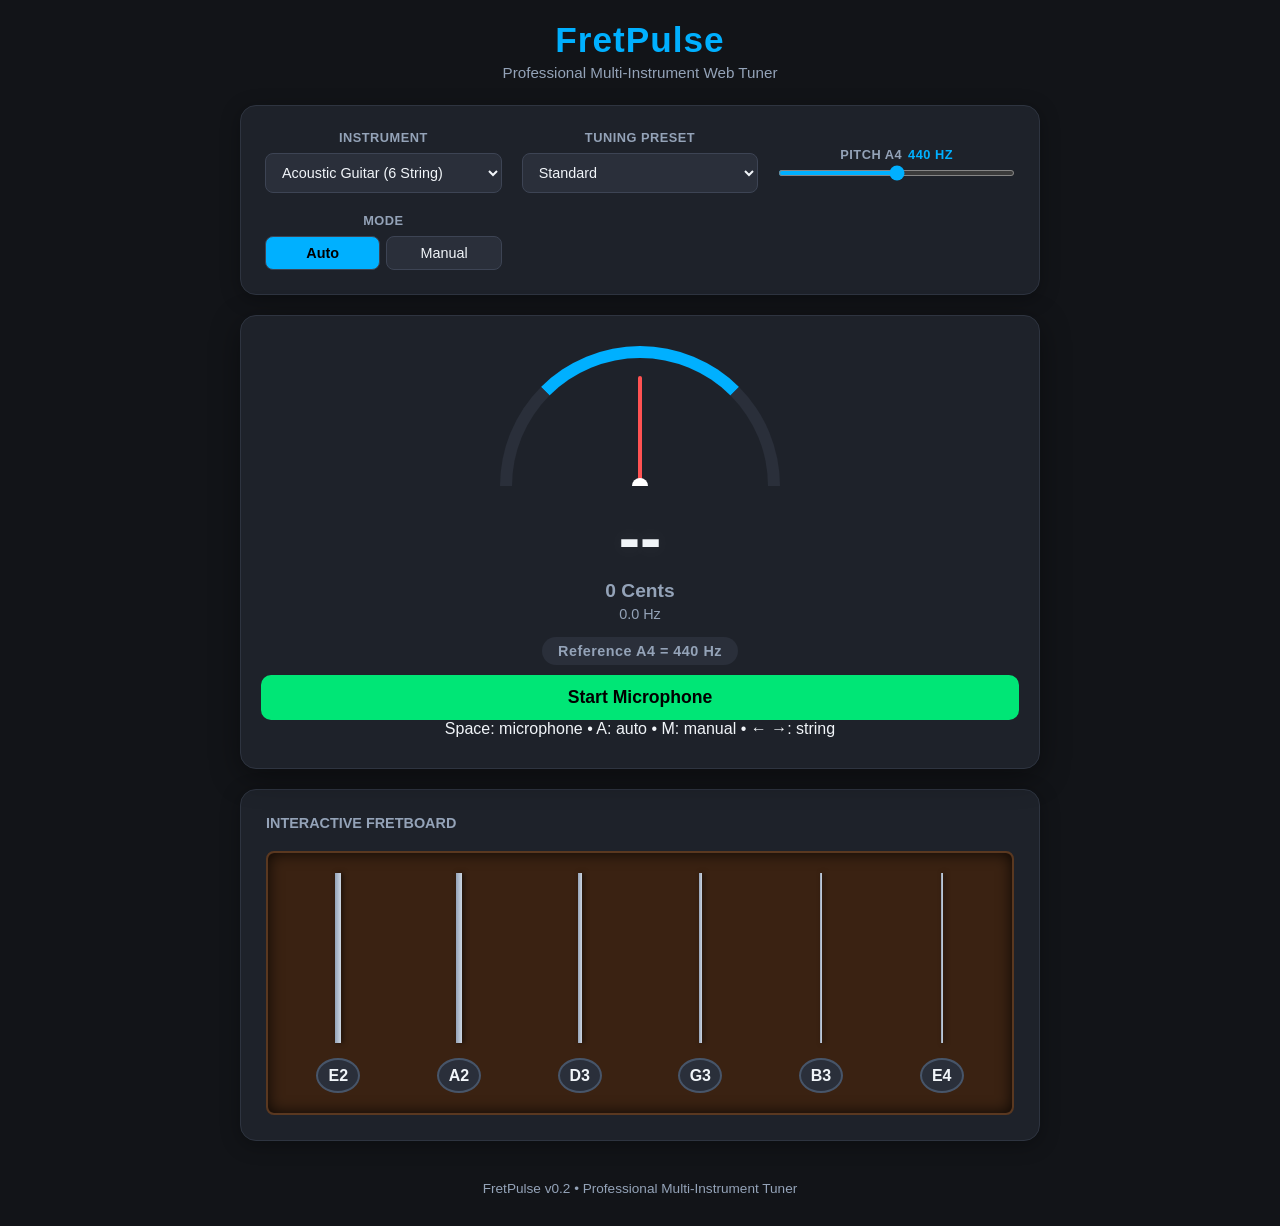
==== index.html @ ec7aeabe "fix : update index.html" ====
<!DOCTYPE html>
<html lang="en">
<head>
    <link rel="icon" type="image/png" href="assets/favicon/favicon-96x96.png" sizes="96x96">
    <link rel="icon" type="image/svg+xml" href="assets/favicon/favicon.svg">
    <link rel="shortcut icon" href="assets/favicon/favicon.ico">
    <link rel="apple-touch-icon" sizes="180x180" href="assets/apple-touch-icon.png">
    <link rel="canonical" href="https://fretpulse.ir">
    <link rel="manifest" href="site.webmanifest">
    <link href="style.css" rel="stylesheet" type="text/css">
    <title>FretPulse: Professional Multi-Instrument Tuner</title>
    <meta charset="UTF-8">
    <meta name="viewport" content="width=device-width, initial-scale=1.0">
    <meta name="apple-mobile-web-app-title" content="FretPulse">
    <meta name="description" content="FretPulse is a professional tuner with real-time pitch detection, custom tunings, and adjustable A4 calibration.">
    <meta name="author" content="Sepand Haghighi">
    <meta name="robots" content="index, follow">
    <meta property="og:title" content="FretPulse: Professional Multi-Instrument Tuner">
    <meta property="og:description" content="FretPulse is a professional tuner with real-time pitch detection, custom tunings, and adjustable A4 calibration.">
    <meta property="og:type" content="website">
    <meta property="og:url" content="https://fretpulse.ir">
    <meta property="og:image" content="https://fretpulse.ir/assets/og-preview.png">
    <meta name="twitter:card" content="summary_large_image">
    <meta name="twitter:title" content="FretPulse: Professional Multi-Instrument Tuner">
    <meta name="twitter:description" content="FretPulse is a professional tuner with real-time pitch detection, custom tunings, and adjustable A4 calibration.">
    <meta name="twitter:image" content="https://fretpulse.ir/assets/og-preview.png">
    <meta name="theme-color" content="#ffffff">
</head>
<body>

    <header>
        <h1>FretPulse</h1>
        <p>Professional Multi-Instrument Web Tuner</p>
    </header>

    <div class="container">
        <div class="controls">
            <div class="control-group">
                <label for="instrument-select">Instrument</label>
                <select id="instrument-select">
                    <option value="acoustic">Acoustic Guitar (6 String)</option>
                    <option value="electric">Electric Guitar (6 String)</option>
                    <option value="ukulele">Ukulele (4 String)</option>
                    <option value="bass">Bass Guitar (4 String)</option>
                </select>
            </div>

            <div class="control-group">
                <label for="tuning-select">Tuning Preset</label>
                <select id="tuning-select">
                </select>
            </div>

            <div class="control-group">
                <label>Pitch A4 <span id="a4-val-display" class="freq-badge">440 Hz</span></label>
                <div class="calibration-controls">
                    <input type="range" id="a4-slider" min="430" max="450" value="440" step="1">
                </div>
            </div>

            <div class="control-group">
                <label>Mode</label>
                <div class="btn-toggle-group">
                    <button id="btn-auto" class="active">Auto</button>
                    <button id="btn-manual">Manual</button>
                </div>
            </div>
        </div>

        <div id="custom-editor" class="custom-editor">
        </div>
        <div class="display-card">
            <div class="gauge-container">
                <div class="gauge-arc"></div>
                <div id="needle" class="gauge-needle"></div>
                <div class="gauge-center-dot"></div>
            </div>

            <div id="note-display" class="note-display">--</div>
            <div id="cents-display" class="cents-display">0 Cents</div>
            <div id="freq-display" class="freq-display">0.0 Hz</div>
            <div id="status-badge" class="status-badge">Reference A4 = 440 Hz</div>

            <button id="mic-btn" class="mic-btn">Start Microphone</button>
            <p class="keyboard-hint">
                Space: microphone • A: auto • M: manual • ← →: string
            </p>
        </div>
        <div class="neck-card">
            <div class="neck-header">
                <span class="neck-title">INTERACTIVE FRETBOARD</span>
                <span id="manual-hint" class="manual-hint">Click string peg to pluck reference tone</span>
            </div>
            <div class="fretboard-wrapper">
                <div id="strings-container" class="strings-container">
                </div>
            </div>
        </div>
    </div>

    <footer>
        <p>FretPulse <span id="app-version"></span> • Professional Multi-Instrument Tuner</p>
    </footer>
    <script src="script.js"></script>
</body>
</html>
---- style.css ----
:root {
    --bg-dark: #121418;
    --card-bg: #1e222a;
    --accent-green: #00e676;
    --accent-red: #ff5252;
    --accent-yellow: #ffb300;
    --accent-blue: #00b0ff;
    --text-light: #f1f5f9;
    --text-muted: #94a3b8;
    --fretboard-wood: #3a2212;
    --string-silver: #cbd5e1;
}

* {
    box-sizing: border-box;
    margin: 0;
    padding: 0;
    font-family: -apple-system, BlinkMacSystemFont, 'Segoe UI', Roboto, Oxygen, Ubuntu, Cantarell, sans-serif;
}

body {
    background-color: var(--bg-dark);
    color: var(--text-light);
    display: flex;
    flex-direction: column;
    align-items: center;
    min-height: 100vh;
    padding: 20px;
}

header {
    text-align: center;
    margin-bottom: 24px;
}

header h1 {
    font-size: 2.2rem;
    color: var(--accent-blue);
    letter-spacing: 1px;
}

header p {
    color: var(--text-muted);
    font-size: 0.95rem;
    margin-top: 4px;
}

.container {
    width: 100%;
    max-width: 800px;
    display: flex;
    flex-direction: column;
    gap: 20px;
}

/* Centered & Polished Controls Panel */
.controls {
    background: var(--card-bg);
    padding: 24px;
    border-radius: 16px;
    display: grid;
    grid-template-columns: repeat(auto-fit, minmax(185px, 1fr));
    gap: 20px;
    justify-content: center;
    align-items: center;
    box-shadow: 0 4px 20px rgba(0,0,0,0.3);
    border: 1px solid #2e3440;
}

.control-group {
    display: flex;
    flex-direction: column;
    gap: 8px;
    width: 100%;
    align-items: center;
    text-align: center;
}

.control-group label {
    font-size: 0.8rem;
    color: var(--text-muted);
    text-transform: uppercase;
    letter-spacing: 0.5px;
    font-weight: 600;
    display: flex;
    justify-content: center;
    gap: 6px;
    width: 100%;
}

/* Fix for long text display inside selects on desktop */
select {
    background: #2a2f3a;
    color: var(--text-light);
    border: 1px solid #3d4454;
    padding: 10px 12px;
    border-radius: 8px;
    font-size: 0.9rem;
    cursor: pointer;
    outline: none;
    width: 100%;
    text-align: left;
    text-align-last: left;
    text-overflow: ellipsis;
    white-space: nowrap;
    overflow: hidden;
    transition: all 0.2s ease;
}

button, input[type="range"] {
    background: #2a2f3a;
    color: var(--text-light);
    border: 1px solid #3d4454;
    padding: 10px 14px;
    border-radius: 8px;
    font-size: 0.95rem;
    cursor: pointer;
    outline: none;
    width: 100%;
    transition: all 0.2s ease;
}

select:hover, button:hover {
    border-color: var(--accent-blue);
}

button.active {
    background: var(--accent-blue);
    color: #000;
    font-weight: bold;
}

.btn-toggle-group {
    display: flex;
    gap: 6px;
    width: 100%;
}

.btn-toggle-group button {
    flex: 1;
    padding: 8px;
    font-size: 0.9rem;
}

/* Calibration Controls */
.calibration-controls {
    display: flex;
    align-items: center;
    justify-content: center;
    width: 100%;
}

.calibration-controls input[type="range"] {
    padding: 0;
    height: 6px;
    accent-color: var(--accent-blue);
}

.freq-badge {
    font-weight: bold;
    color: var(--accent-blue);
}

/* Main Gauge */
.display-card {
    background: var(--card-bg);
    padding: 30px 20px;
    border-radius: 16px;
    text-align: center;
    display: flex;
    flex-direction: column;
    align-items: center;
    position: relative;
    box-shadow: 0 8px 30px rgba(0,0,0,0.4);
    border: 1px solid #2e3440;
}

.gauge-container {
    width: 280px;
    height: 140px;
    position: relative;
    overflow: hidden;
    margin-bottom: 10px;
}

.gauge-arc {
    width: 280px;
    height: 280px;
    border-radius: 50%;
    border: 12px solid #2a2f3a;
    border-top-color: var(--accent-blue);
    position: absolute;
    top: 0;
    left: 0;
    box-sizing: border-box;
}

.gauge-needle {
    width: 4px;
    height: 110px;
    background: var(--accent-red);
    position: absolute;
    bottom: 0;
    left: calc(50% - 2px);
    transform-origin: bottom center;
    transform: rotate(0deg);
    transition: transform 0.1s ease-out, background-color 0.2s;
    border-radius: 2px;
}

.gauge-center-dot {
    width: 16px;
    height: 16px;
    background: #fff;
    border-radius: 50%;
    position: absolute;
    bottom: -8px;
    left: calc(50% - 8px);
}

.note-display {
    font-size: 4rem;
    font-weight: 800;
    margin: 5px 0;
    color: var(--text-light);
    text-shadow: 0 0 20px rgba(255,255,255,0.1);
}

.cents-display {
    font-size: 1.2rem;
    font-weight: 600;
    color: var(--text-muted);
}

.freq-display {
    font-size: 0.9rem;
    color: var(--text-muted);
    margin-top: 4px;
}

.status-badge {
    margin-top: 15px;
    padding: 6px 16px;
    border-radius: 20px;
    font-size: 0.9rem;
    font-weight: bold;
    background: #2a2f3a;
    color: var(--text-muted);
    letter-spacing: 0.5px;
    transition: all 0.2s ease;
}

.status-badge.in-tune {
    background: rgba(0, 230, 118, 0.2);
    color: var(--accent-green);
    border: 1px solid var(--accent-green);
}

/* Neck Visualizer */
.neck-card {
    background: var(--card-bg);
    padding: 25px;
    border-radius: 16px;
    box-shadow: 0 4px 20px rgba(0,0,0,0.3);
    border: 1px solid #2e3440;
}

.neck-header {
    display: flex;
    justify-content: space-between;
    align-items: center;
    margin-bottom: 20px;
}

.neck-title {
    font-weight: bold;
    color: var(--text-muted);
    font-size: 0.9rem;
}

.manual-hint {
    font-size: 0.8rem;
    color: var(--accent-blue);
    display: none;
}

.fretboard-wrapper {
    background: var(--fretboard-wood);
    border-radius: 8px;
    padding: 20px 10px;
    border: 2px solid #5a3820;
    box-shadow: inset 0 0 15px rgba(0,0,0,0.8);
    position: relative;
}

.strings-container {
    display: flex;
    justify-content: space-around;
    align-items: center;
    height: 220px;
    position: relative;
}

.string-wrapper {
    display: flex;
    flex-direction: column;
    align-items: center;
    height: 100%;
    position: relative;
    cursor: pointer;
    z-index: 2;
    flex: 1;
}

.string-line {
    width: 3px;
    height: 100%;
    background: linear-gradient(90deg, #94a3b8, #cbd5e1);
    box-shadow: 2px 0 5px rgba(0,0,0,0.5);
    transition: all 0.2s ease;
}

.string-wrapper.active .string-line {
    background: var(--accent-blue);
    box-shadow: 0 0 12px var(--accent-blue);
    width: 5px;
}

.string-peg {
    width: 44px;
    height: 44px;
    border-radius: 50%;
    background: #2a2f3a;
    border: 2px solid #475569;
    display: flex;
    align-items: center;
    justify-content: center;
    font-weight: bold;
    font-size: 1rem;
    margin-top: 15px;
    color: var(--text-light);
    transition: all 0.2s ease;
}

.string-wrapper.active .string-peg {
    background: var(--accent-blue);
    color: #000;
    border-color: #fff;
    transform: scale(1.15);
}

/* Custom Tuner Section */
.custom-editor {
    display: none;
    grid-template-columns: repeat(auto-fit, minmax(80px, 1fr));
    gap: 10px;
    margin-top: 15px;
    background: #181b20;
    padding: 15px;
    border-radius: 12px;
    border: 1px solid #2e3440;
}

.custom-editor.visible {
    display: grid;
}

.custom-string-select {
    display: flex;
    flex-direction: column;
    align-items: center;
    gap: 4px;
}

.custom-string-select label {
    font-size: 0.75rem;
    color: var(--text-muted);
}

.custom-string-select select {
    width: 100%;
    padding: 6px;
    font-size: 0.85rem;
}

.mic-btn {
    background: var(--accent-green);
    color: #000;
    font-weight: bold;
    padding: 12px 24px;
    font-size: 1.1rem;
    margin-top: 10px;
    border: none;
    border-radius: 10px;
}

.mic-btn:hover {
    opacity: 0.9;
}

.mic-btn.listening {
    background: var(--accent-red);
    color: #fff;
}

footer {
    margin-top: 30px;
    padding: 10px;
    color: var(--text-muted);
    font-size: 0.85rem;
    text-align: center;
}
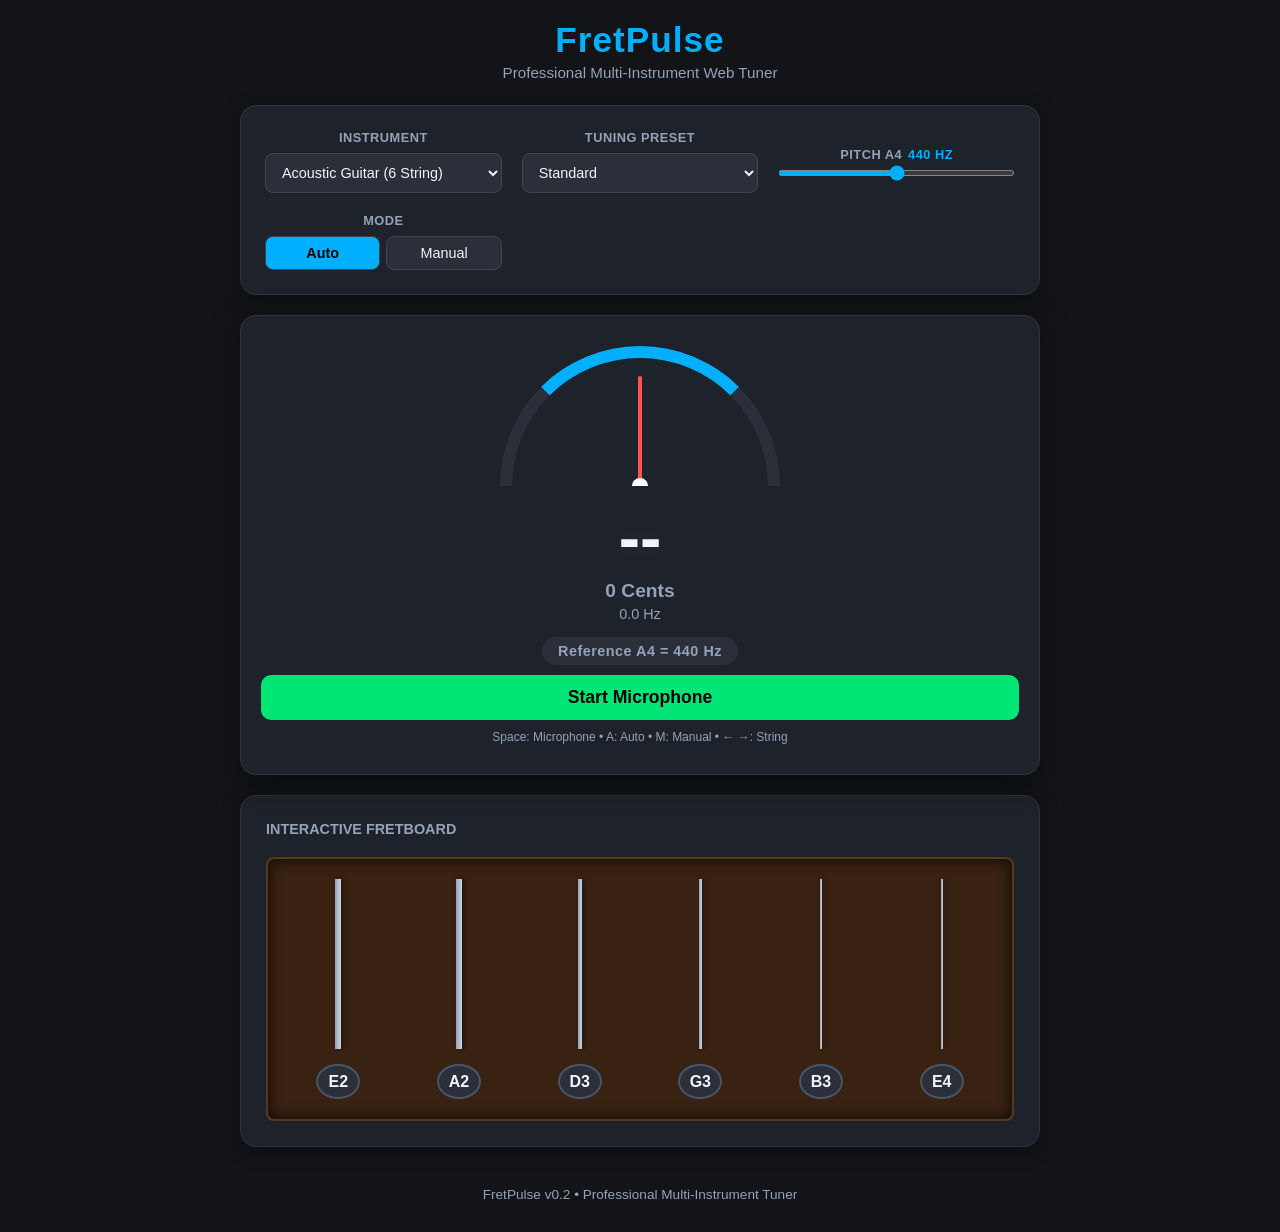
==== commit a21bdda3: "fix : update hint section in index.html" ====
--- a/index.html
+++ b/index.html
@@ -83,7 +83,7 @@
 
             <button id="mic-btn" class="mic-btn">Start Microphone</button>
             <p class="keyboard-hint">
-                Space: microphone • A: auto • M: manual • ← →: string
+                Space: Microphone • A: Auto • M: Manual • ← →: String
             </p>
         </div>
         <div class="neck-card">
--- a/style.css
+++ b/style.css
@@ -403,6 +403,12 @@
     color: #fff;
 }
 
+.keyboard-hint {
+    margin-top: 10px;
+    color: var(--text-muted);
+    font-size: 0.75rem;
+}
+
 footer {
     margin-top: 30px;
     padding: 10px;
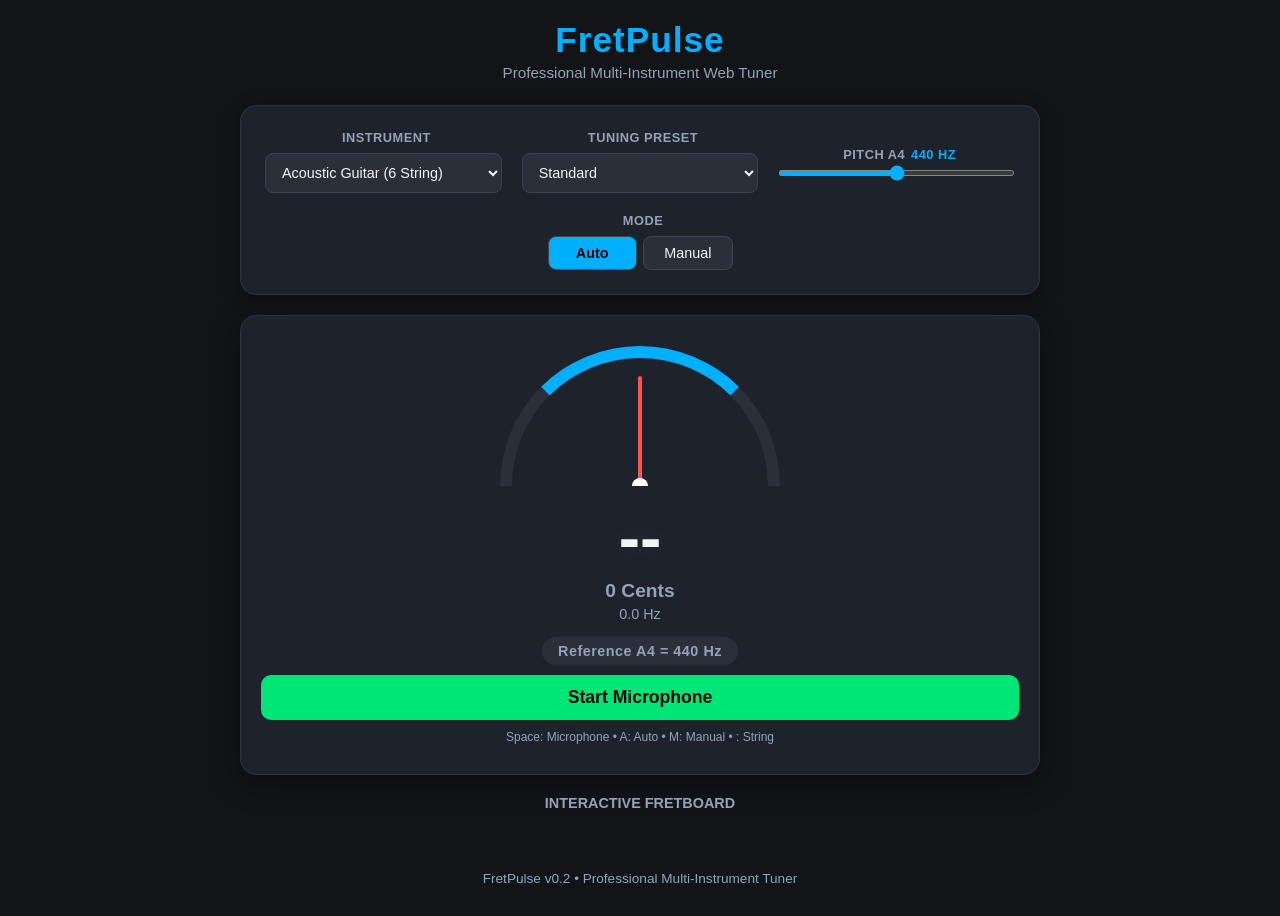
==== commit 309f7ccd: "fix : update index.html" ====
--- a/index.html
+++ b/index.html
@@ -7,6 +7,7 @@
     <link rel="apple-touch-icon" sizes="180x180" href="assets/apple-touch-icon.png">
     <link rel="canonical" href="https://fretpulse.ir">
     <link rel="manifest" href="site.webmanifest">
+    <link href="libs/fontawesome/css/all.min.css" rel="stylesheet" type="text/css">
     <link href="style.css" rel="stylesheet" type="text/css">
     <title>FretPulse: Professional Multi-Instrument Tuner</title>
     <meta charset="UTF-8">
@@ -29,14 +30,17 @@
 <body>
 
     <header>
-        <h1>FretPulse</h1>
+        <h1><i class="fa-solid fa-wave-square" aria-hidden="true"></i> FretPulse</h1>
         <p>Professional Multi-Instrument Web Tuner</p>
     </header>
 
     <div class="container">
         <div class="controls">
             <div class="control-group">
-                <label for="instrument-select">Instrument</label>
+                <label for="instrument-select">
+                    <i class="fa-solid fa-guitar" aria-hidden="true"></i>
+                    Instrument
+                </label>
                 <select id="instrument-select">
                     <option value="acoustic">Acoustic Guitar (6 String)</option>
                     <option value="electric">Electric Guitar (6 String)</option>
@@ -46,23 +50,40 @@
             </div>
 
             <div class="control-group">
-                <label for="tuning-select">Tuning Preset</label>
+                <label for="tuning-select">
+                    <i class="fa-solid fa-sliders" aria-hidden="true"></i>
+                    Tuning Preset
+                </label>
                 <select id="tuning-select">
                 </select>
             </div>
 
             <div class="control-group">
-                <label>Pitch A4 <span id="a4-val-display" class="freq-badge">440 Hz</span></label>
+                <label for="a4-slider">
+                    <i class="fa-solid fa-wave-square" aria-hidden="true"></i>
+                    Pitch A4
+                    <span id="a4-val-display" class="freq-badge">440 Hz</span>
+                </label>
                 <div class="calibration-controls">
-                    <input type="range" id="a4-slider" min="430" max="450" value="440" step="1">
+                    <input type="range" id="a4-slider"
+                        min="430" max="450" value="440" step="1">
                 </div>
             </div>
 
             <div class="control-group">
-                <label>Mode</label>
+                <label>
+                    <i class="fa-solid fa-crosshairs" aria-hidden="true"></i>
+                    Mode
+                </label>
                 <div class="btn-toggle-group">
-                    <button id="btn-auto" class="active">Auto</button>
-                    <button id="btn-manual">Manual</button>
+                    <button id="btn-auto" class="active" type="button">
+                        <i class="fa-solid fa-bullseye" aria-hidden="true"></i>
+                        Auto
+                    </button>
+                    <button id="btn-manual" type="button">
+                        <i class="fa-solid fa-hand-pointer" aria-hidden="true"></i>
+                        Manual
+                    </button>
                 </div>
             </div>
         </div>
@@ -81,25 +102,40 @@
             <div id="freq-display" class="freq-display">0.0 Hz</div>
             <div id="status-badge" class="status-badge">Reference A4 = 440 Hz</div>
 
-            <button id="mic-btn" class="mic-btn">Start Microphone</button>
+            <button id="mic-btn" class="mic-btn" type="button">
+                <i class="fa-solid fa-microphone" aria-hidden="true"></i>
+                Start Microphone
+            </button>
+
             <p class="keyboard-hint">
-                Space: Microphone • A: Auto • M: Manual • ← →: String
+                <i class="fa-regular fa-keyboard" aria-hidden="true"></i>
+                Space: Microphone &bull; A: Auto &bull; M: Manual
+                &bull; <i class="fa-solid fa-arrow-left" aria-hidden="true"></i>
+                <i class="fa-solid fa-arrow-right" aria-hidden="true"></i>
+                : String
             </p>
+
         </div>
-        <div class="neck-card">
-            <div class="neck-header">
-                <span class="neck-title">INTERACTIVE FRETBOARD</span>
-                <span id="manual-hint" class="manual-hint">Click string peg to pluck reference tone</span>
-            </div>
-            <div class="fretboard-wrapper">
-                <div id="strings-container" class="strings-container">
-                </div>
-            </div>
+
+        <div class="neck-header">
+            <span class="neck-title">
+                <i class="fa-solid fa-guitar" aria-hidden="true"></i>
+                INTERACTIVE FRETBOARD
+            </span>
+            <span id="manual-hint" class="manual-hint">
+                <i class="fa-solid fa-hand-pointer" aria-hidden="true"></i>
+                Click string peg to pluck reference tone
+            </span>
         </div>
+
     </div>
 
     <footer>
-        <p>FretPulse <span id="app-version"></span> • Professional Multi-Instrument Tuner</p>
+        <p>
+            <i class="fa-solid fa-wave-square" aria-hidden="true"></i>
+            FretPulse <span id="app-version"></span>
+            &bull; Professional Multi-Instrument Tuner
+        </p>
     </footer>
     <script src="script.js"></script>
 </body>
--- a/style.css
+++ b/style.css
@@ -142,6 +142,21 @@
     font-size: 0.9rem;
 }
 
+.control-group:has(#btn-auto) {
+    grid-column: 1 / -1;
+    align-items: center;
+    text-align: center;
+}
+
+.control-group:has(#btn-auto) .btn-toggle-group {
+    width: min(185px, 100%);
+    justify-content: center;
+}
+
+.control-group:has(#btn-auto) .btn-toggle-group button {
+    text-align: center;
+}
+
 /* Calibration Controls */
 .calibration-controls {
     display: flex;
@@ -267,9 +282,11 @@
 
 .neck-header {
     display: flex;
-    justify-content: space-between;
+    justify-content: center;
     align-items: center;
     margin-bottom: 20px;
+    position: relative;
+    flex-direction: column;
 }
 
 .neck-title {
@@ -282,6 +299,9 @@
     font-size: 0.8rem;
     color: var(--accent-blue);
     display: none;
+    position: relative;
+    right: 0;
+    margin-top: 0.7rem;
 }
 
 .fretboard-wrapper {
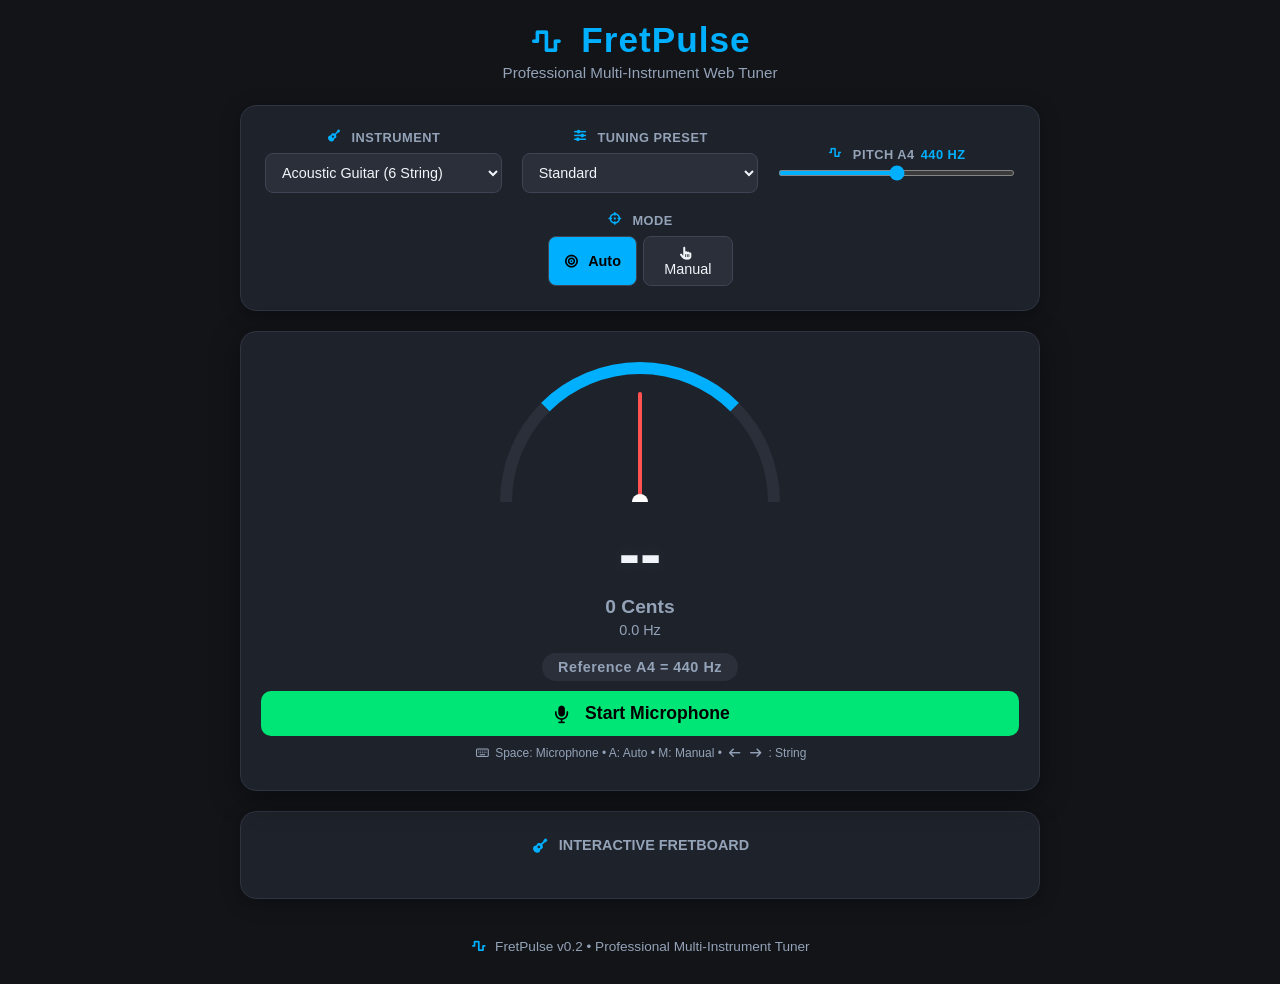
==== commit 546e63eb: "fix : fix neck bug" ====
--- a/index.html
+++ b/index.html
@@ -65,8 +65,7 @@
                     <span id="a4-val-display" class="freq-badge">440 Hz</span>
                 </label>
                 <div class="calibration-controls">
-                    <input type="range" id="a4-slider"
-                        min="430" max="450" value="440" step="1">
+                    <input type="range" id="a4-slider" min="430" max="450" value="440" step="1">
                 </div>
             </div>
 
@@ -117,15 +116,17 @@
 
         </div>
 
-        <div class="neck-header">
-            <span class="neck-title">
-                <i class="fa-solid fa-guitar" aria-hidden="true"></i>
-                INTERACTIVE FRETBOARD
-            </span>
-            <span id="manual-hint" class="manual-hint">
-                <i class="fa-solid fa-hand-pointer" aria-hidden="true"></i>
-                Click string peg to pluck reference tone
-            </span>
+        <div class="neck-card">
+            <div class="neck-header">
+                <span class="neck-title">
+                    <i class="fa-solid fa-guitar" aria-hidden="true"></i>
+                    INTERACTIVE FRETBOARD
+                </span>
+                <span id="manual-hint" class="manual-hint">
+                    <i class="fa-solid fa-hand-pointer" aria-hidden="true"></i>
+                    Click string peg to pluck reference tone
+                </span>
+            </div>
         </div>
 
     </div>
--- a/style.css
+++ b/style.css
@@ -435,4 +435,64 @@
     color: var(--text-muted);
     font-size: 0.85rem;
     text-align: center;
-}+}
+
+
+/* Subtle Font Awesome icon styling */
+
+header h1 i {
+    font-size: 0.82em;
+    margin-right: 5px;
+}
+
+.control-group label i {
+    color: var(--accent-blue);
+    margin-right: 4px;
+    font-size: 0.95em;
+}
+
+.btn-toggle-group button i {
+    margin-right: 5px;
+    font-size: 0.9em;
+}
+
+.mic-btn i {
+    margin-right: 8px;
+}
+
+.keyboard-hint i {
+    font-size: 0.95em;
+    margin: 0 2px;
+}
+
+.neck-title i {
+    color: var(--accent-blue);
+    margin-right: 6px;
+}
+
+.manual-hint i {
+    margin-right: 5px;
+}
+
+footer i {
+    color: var(--accent-blue);
+    margin-right: 4px;
+}
+
+/* Consistent icon alignment */
+
+button i,
+label i,
+.neck-title i,
+.manual-hint i {
+    vertical-align: middle;
+}
+
+/* Accessible keyboard focus */
+
+button:focus-visible,
+select:focus-visible,
+input:focus-visible {
+    outline: 2px solid var(--accent-blue);
+    outline-offset: 3px;
+}
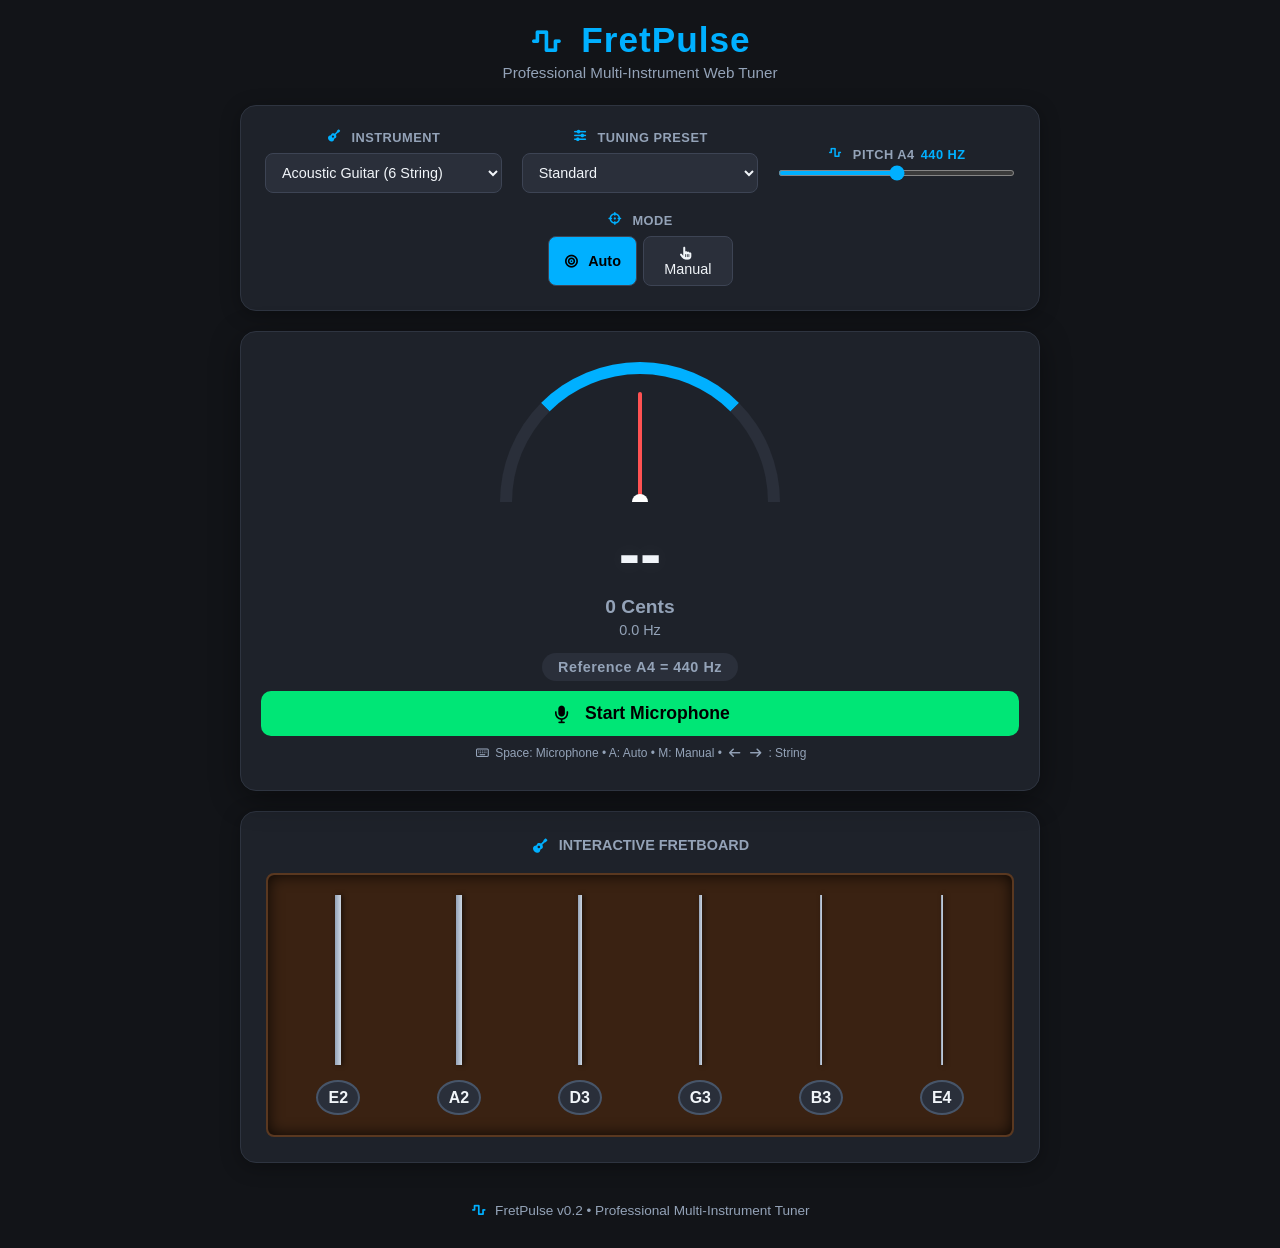
==== commit 3e5f6700: "fix : fix fretboard-wrapper bug" ====
--- a/index.html
+++ b/index.html
@@ -127,6 +127,10 @@
                     Click string peg to pluck reference tone
                 </span>
             </div>
+            <div class="fretboard-wrapper">
+                <div id="strings-container" class="strings-container">
+                </div>
+            </div>
         </div>
 
     </div>
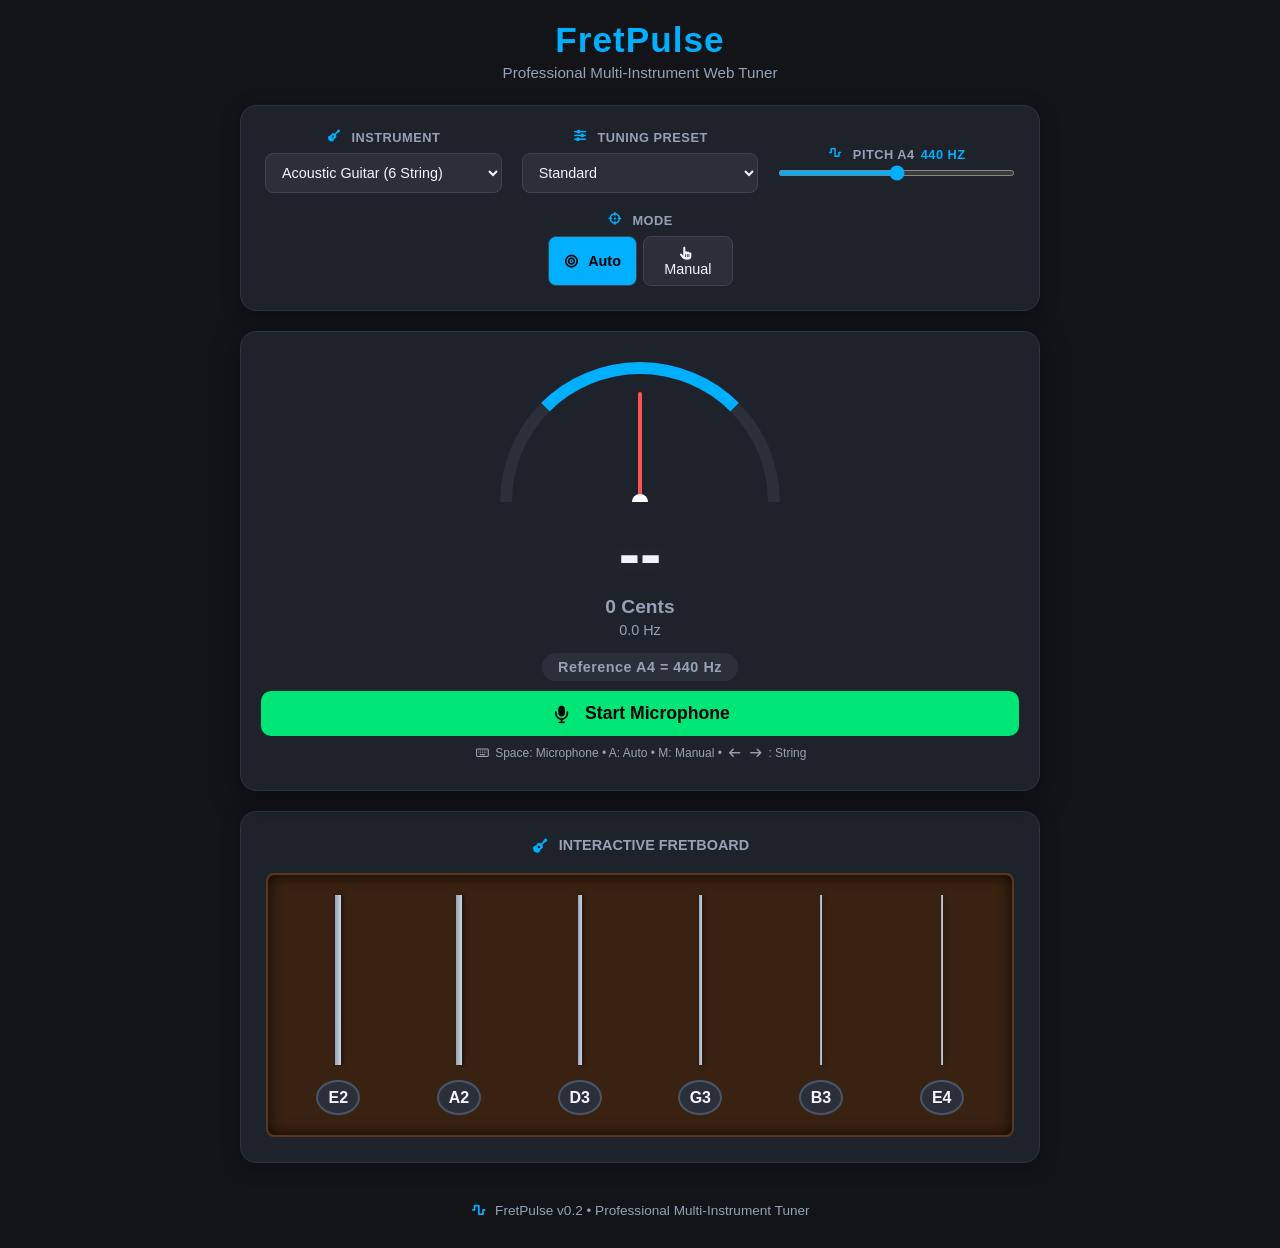
==== commit 4f15048d: "fix : remove header icon" ====
--- a/index.html
+++ b/index.html
@@ -30,7 +30,7 @@
 <body>
 
     <header>
-        <h1><i class="fa-solid fa-wave-square" aria-hidden="true"></i> FretPulse</h1>
+        <h1>FretPulse</h1>
         <p>Professional Multi-Instrument Web Tuner</p>
     </header>
 
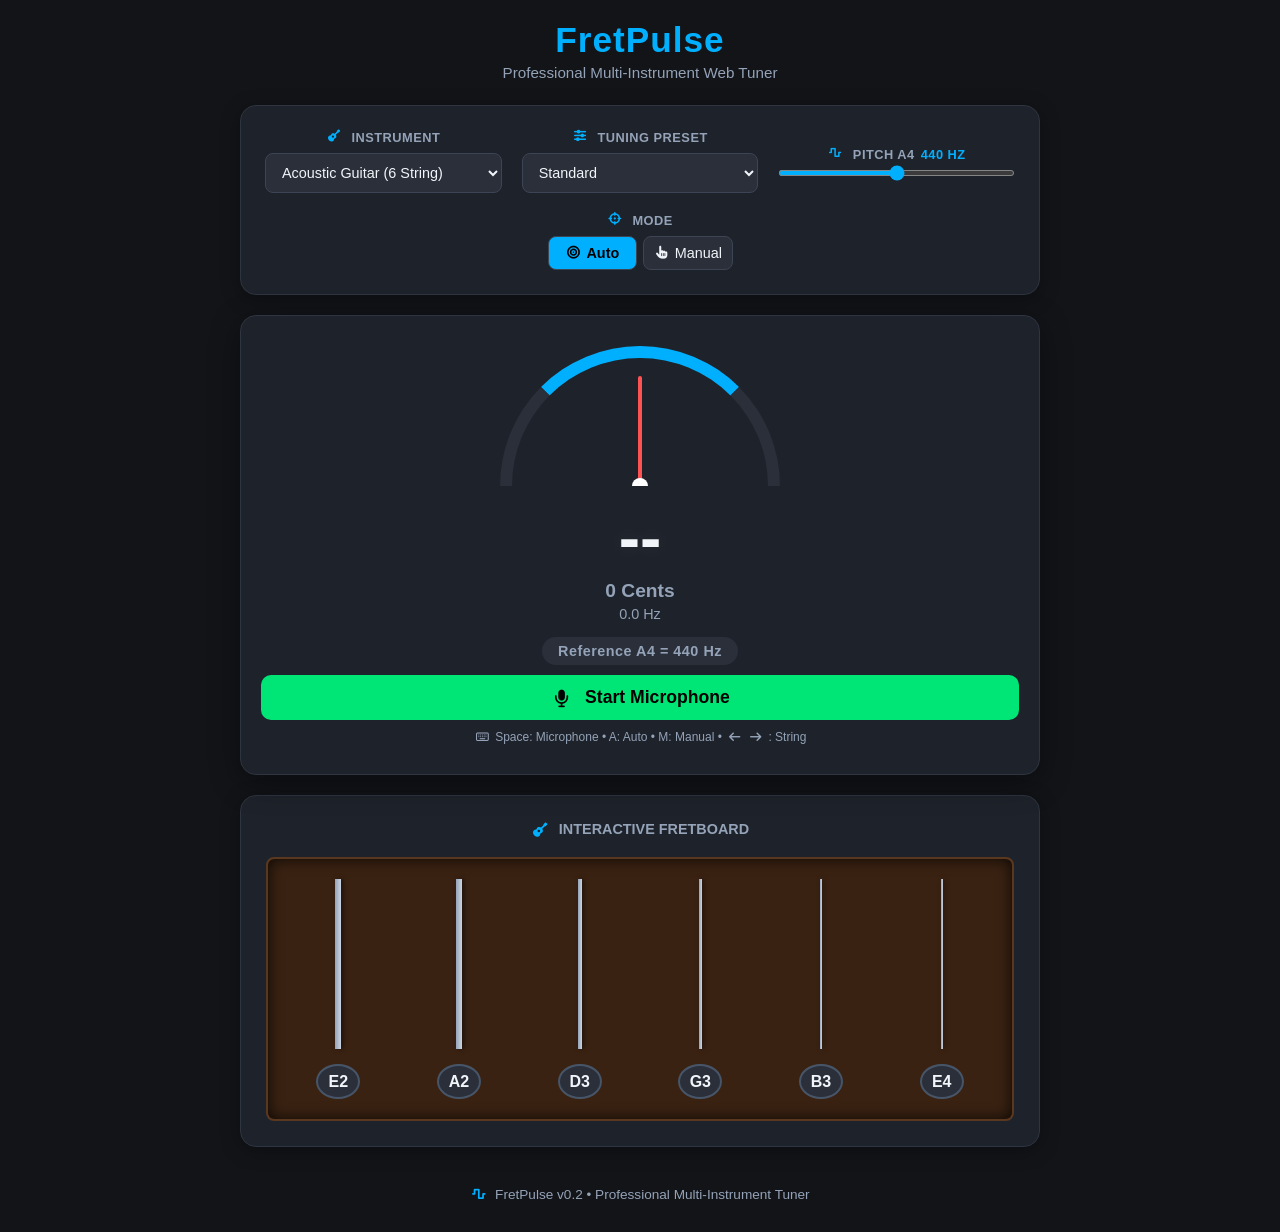
==== commit 6a5bac98: "fix : add sw2 to index.html" ====
--- a/index.html
+++ b/index.html
@@ -8,6 +8,7 @@
     <link rel="canonical" href="https://fretpulse.ir">
     <link rel="manifest" href="site.webmanifest">
     <link href="libs/fontawesome/css/all.min.css" rel="stylesheet" type="text/css">
+    <link href="libs/sweetalert2/sweetalert2.min.css" rel="stylesheet" type="text/css">
     <link href="style.css" rel="stylesheet" type="text/css">
     <title>FretPulse: Professional Multi-Instrument Tuner</title>
     <meta charset="UTF-8">
@@ -142,6 +143,7 @@
             &bull; Professional Multi-Instrument Tuner
         </p>
     </footer>
+    <script src="libs/sweetalert2/sweetalert2.min.js"></script>
     <script src="script.js"></script>
 </body>
 </html>
--- a/style.css
+++ b/style.css
@@ -140,6 +140,12 @@
     flex: 1;
     padding: 8px;
     font-size: 0.9rem;
+    min-width: 0;
+    white-space: nowrap;
+    display: flex;
+    align-items: center;
+    justify-content: center;
+    gap: 5px;
 }
 
 .control-group:has(#btn-auto) {
@@ -437,9 +443,6 @@
     text-align: center;
 }
 
-
-/* Subtle Font Awesome icon styling */
-
 header h1 i {
     font-size: 0.82em;
     margin-right: 5px;
@@ -452,8 +455,9 @@
 }
 
 .btn-toggle-group button i {
-    margin-right: 5px;
     font-size: 0.9em;
+    margin-right: 0;
+    flex-shrink: 0;
 }
 
 .mic-btn i {
@@ -478,8 +482,6 @@
     color: var(--accent-blue);
     margin-right: 4px;
 }
-
-/* Consistent icon alignment */
 
 button i,
 label i,
@@ -488,8 +490,6 @@
     vertical-align: middle;
 }
 
-/* Accessible keyboard focus */
-
 button:focus-visible,
 select:focus-visible,
 input:focus-visible {
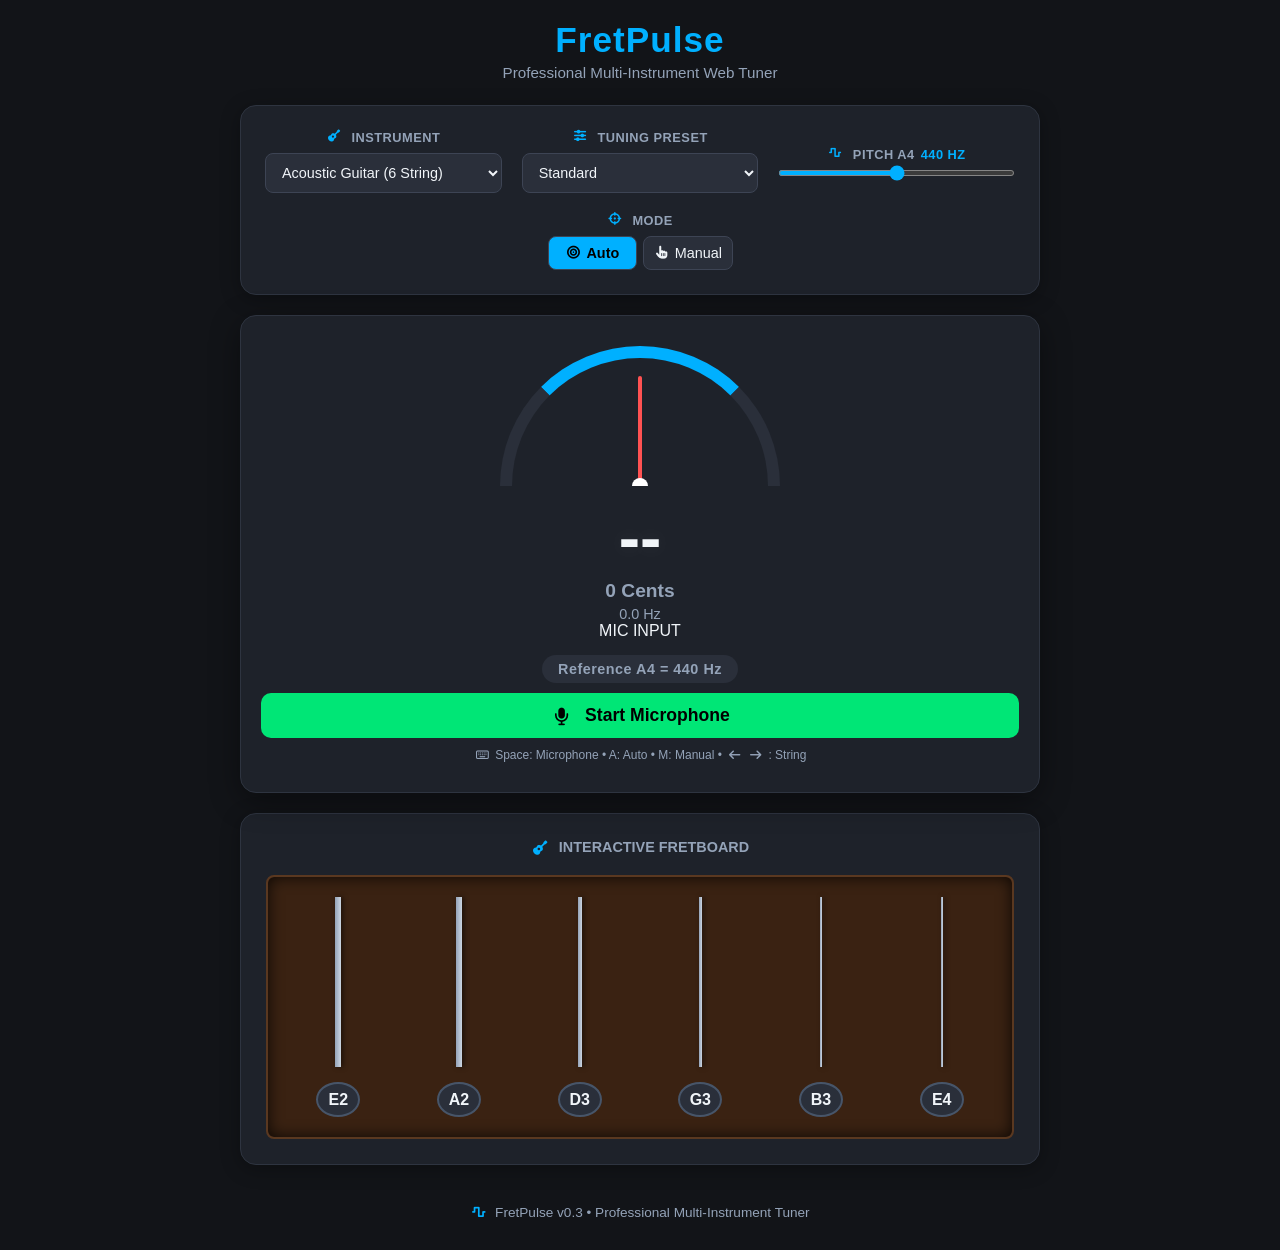
==== commit 92cdf4f2: "feat : add input-level to index.html" ====
--- a/index.html
+++ b/index.html
@@ -100,6 +100,12 @@
             <div id="note-display" class="note-display">--</div>
             <div id="cents-display" class="cents-display">0 Cents</div>
             <div id="freq-display" class="freq-display">0.0 Hz</div>
+            <div class="input-level">
+                <span class="input-level-label">MIC INPUT</span>
+                <div id="mic-level-meter" class="input-level-meter" role="meter" aria-label="Microphone input level" aria-valuemin="0" aria-valuemax="100" aria-valuenow="0">
+                    <div id="mic-level-fill" class="input-level-fill"></div>
+                </div>
+            </div>
             <div id="status-badge" class="status-badge">Reference A4 = 440 Hz</div>
 
             <button id="mic-btn" class="mic-btn" type="button">
--- a/style.css
+++ b/style.css
@@ -496,3 +496,28 @@
     outline: 2px solid var(--accent-blue);
     outline-offset: 3px;
 }
+
+.swal2-popup {
+    background: var(--card-bg) !important;
+    color: var(--text-light) !important;
+    border: 1px solid #2e3440 !important;
+    border-radius: 16px !important;
+    box-shadow: 0 8px 30px rgba(0,0,0,0.4) !important;
+}
+
+.swal2-title {
+    color: var(--text-light) !important;
+}
+
+.swal2-html-container {
+    color: var(--text-muted) !important;
+}
+
+.swal2-styled.swal2-confirm {
+    background-color: var(--accent-blue) !important;
+    color: #000 !important;
+    font-weight: bold !important;
+    border-radius: 8px !important;
+    border: none !important;
+    box-shadow: none !important;
+}
